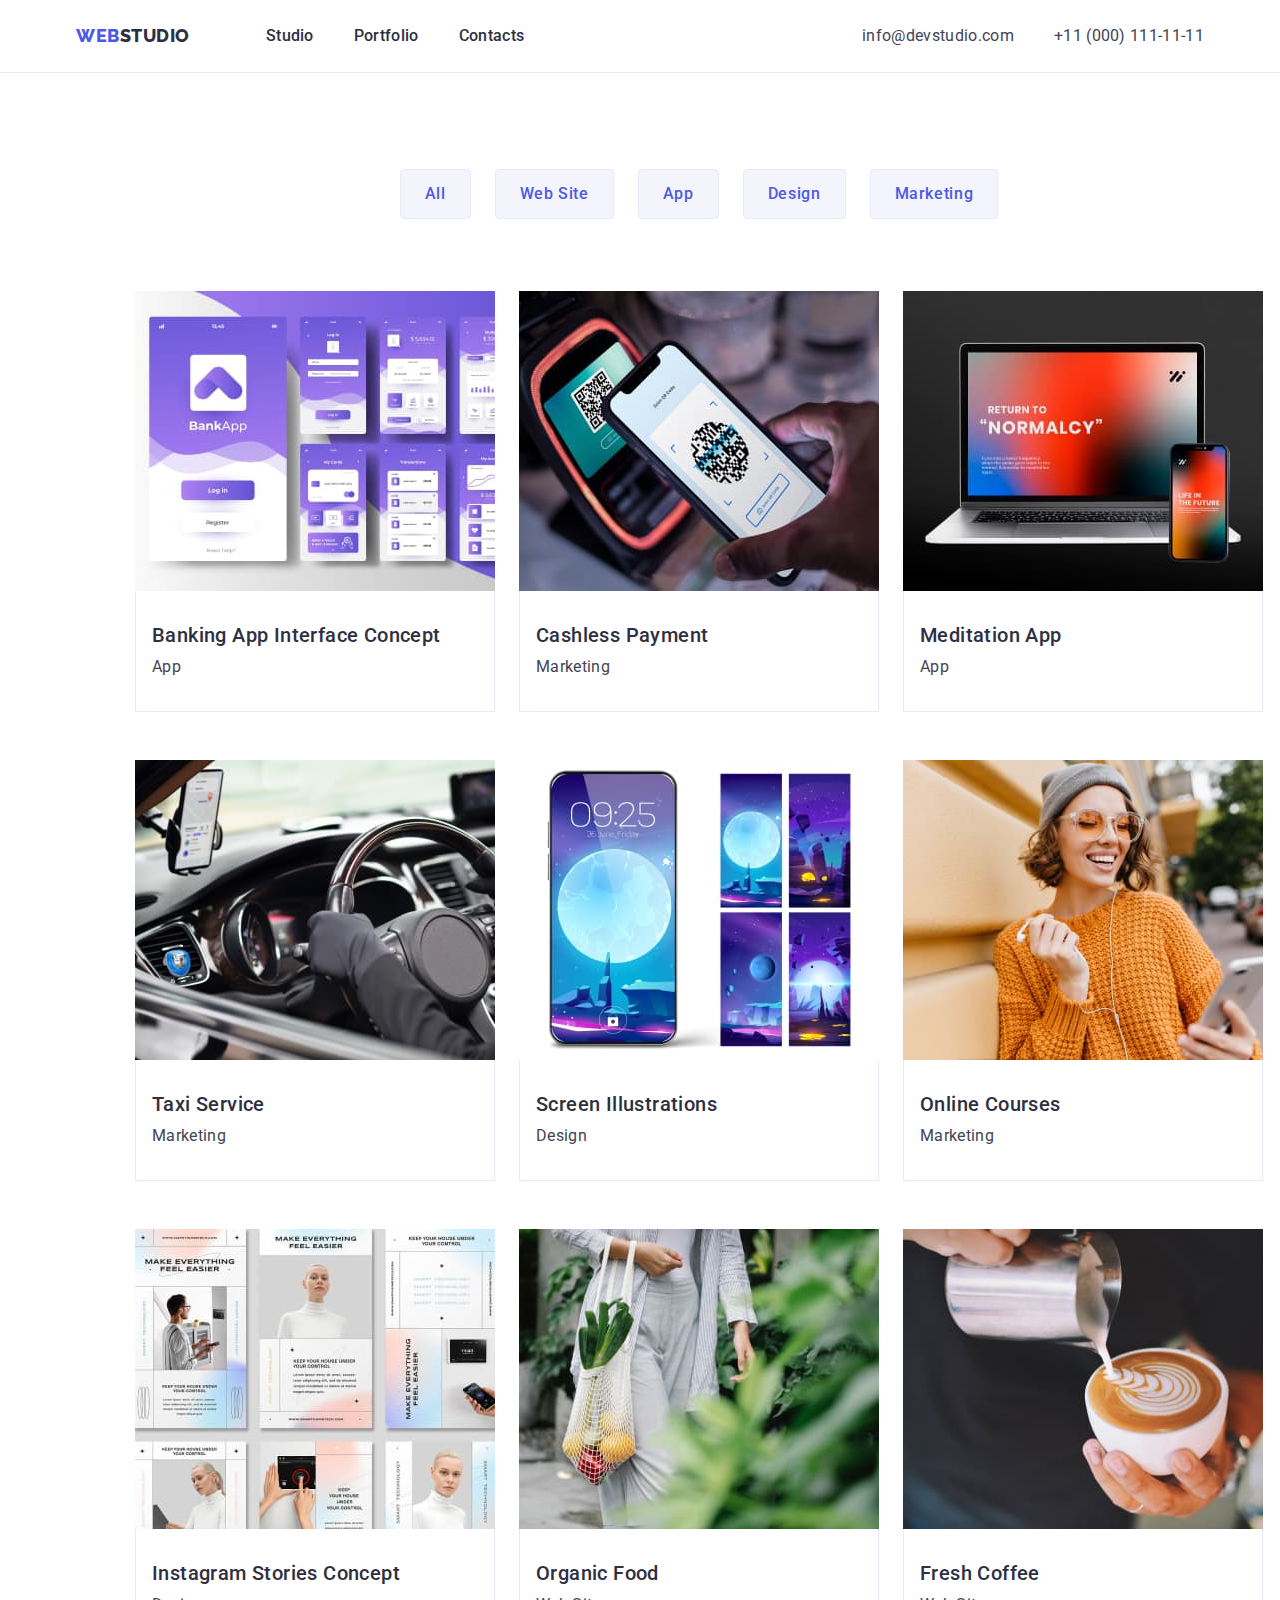
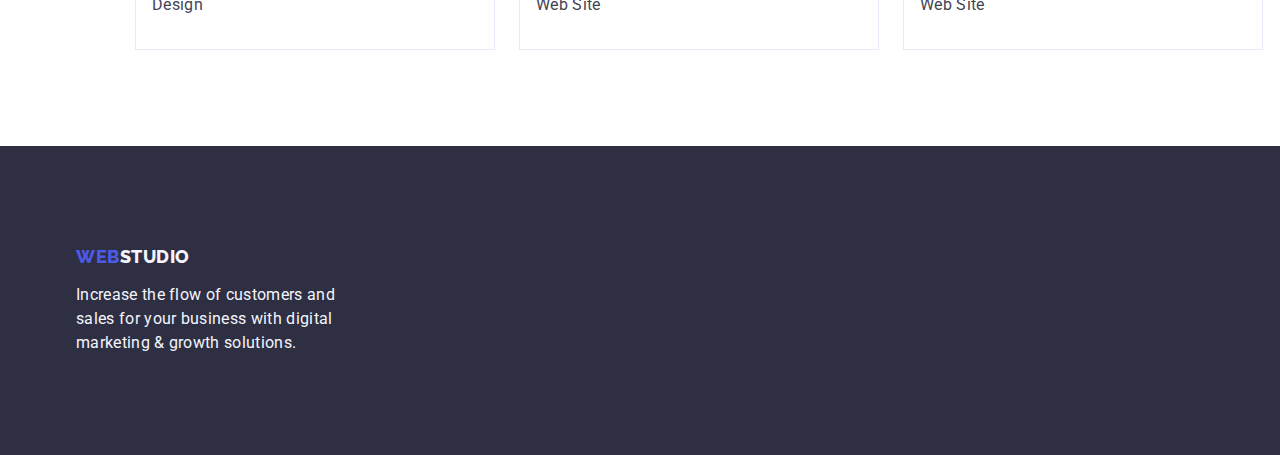
==== portfolio.html @ 9ee05336 "Initial commit" ====
<!DOCTYPE html>
<html lang="en">
<head>
    <meta charset="UTF-8">
    <meta http-equiv="X-UA-Compatible" content="IE=edge">
    <meta name="viewport" content="width=device-width, initial-scale=1.0">
    <title>Document</title>
    <link rel="stylesheet" href="https://cdnjs.cloudflare.com/ajax/libs/modern-normalize/1.0.0/modern-normalize.min.css">
    <link rel="preconnect" href="https://fonts.googleapis.com">
    <link rel="preconnect" href="https://fonts.gstatic.com" crossorigin>
    <link rel="stylesheet" href="https://fonts.googleapis.com/css2?family=Raleway:wght@700;800&family=Roboto:wght@400;500&display=swap">
    <link rel="stylesheet" href="./css/styles.css">
</head>
<body>
    <header class="header">
        <div class="box container">
            <nav class="nav-contacts">
            <a href="./index.html" class="logo-link link">Web<span class="dark-logo">Studio</span></a>
            <ul class="contacts-list list">
                <li class="nav-item link"><a href="./index.html" class="contact-link link">Studio</a></li>
                <li class="nav-item link"><a href="./portfolio.html" class="contact-link link">Portfolio</a></li>
                <li class="nav-item link"><a href="" class="contact-link link">Contacts</a></li>
            </ul>
        </nav>
        <address class="header-contacts">
            <ul class="mail-list list">
                <li class="contacts-item">
                    <a href="mailto:info@devstudio.com" class="contacts-link link">info@devstudio.com</a>
                </li>
                <li class="contacs-item">
                    <a href="tel:+110001111111" class="contacts-link link">+11 (000) 111-11-11</a>
                </li>
            </ul>
        </address>
        </div>
    </header>
        <main class="main">
            <!-- section -->
            <section class="section">
                <div class="container">
                    <h1 hidden>Filters</h1>
            <ul class="button-list list">
                <li><button type="button" class="portfolio-button">All</button></li>
                <li><button type="button" class="portfolio-button">Web Site</button></li>
                <li><button type="button" class="portfolio-button">App</button></li>
                <li><button type="button" class="portfolio-button">Design</button></li>
                <li><button type="button" class="portfolio-button">Marketing</button></li>
            </ul>
                <ul class="card-list list">
                    <li class="card">
                        <a href="" class="link" >
                            <img src="./images/img-4.jpg" alt="image1" width="360">
                            <div class="box-image">
                                <h2 class="caption">Banking App Interface Concept</h2>
                                <p class="text">App</p>
                            </div>
                        </a>
                    </li>
                    <li class="card">
                        <a href="" class="link">
                            <img src="./images/img-3-3.jpg" alt="image2" width="360">
                            <div class="box-image">
                                <h2 class="caption">Cashless Payment</h2>
                                <p class="text">Marketing</p>
                            </div>
                        </a>
                    </li>
                    <li class="card">
                        <a href="" class="link">
                            <img src="./images/img-4-3.jpg" alt="image3" width="360">
                            <div class="box-image">
                                <h2 class="caption">Meditation App</h2>
                                <P class="text">App</P>
                            </div>
                        </a>
                    </li>
                    <li class="card">
                        <a href="" class="link">
                            <img src="./images/img-5-2.jpg" alt="image2" width="360">
                            <div class="box-image">
                                <h2 class="caption">Taxi Service</h2>
                                <p class="text">Marketing</p> 
                            </div>
                        </a>
                    </li>
                    <li class="card">
                        <a href="" class="link">
                            <img src="./images/img-6-2.jpg" alt="image5" width="360">
                            <div class="box-image">
                                <h2 class="caption">Screen Illustrations</h2>
                                <p class="text">Design</p>
                            </div>
                        </a>
                    </li>
                    <li class="card">
                        <a href="" class="link">
                            <img src="./images/img-7-2.jpg" alt="image6" width="360">
                            <div class="box-image">
                                <h2 class="caption">Online Courses</h2>
                                <p class="text">Marketing</p>
                            </div>
                        </a>                
                    </li>
                    <li class="card">
                        <a href="" class="link">
                            <img src="./images/img-8-2.jpg" alt="image7" width="360">
                            <div class="box-image">
                                <h2 class="caption">Instagram Stories Concept</h2>
                                <p class="text">Design</p>
                            </div>
                        </a>
                    </li>
                    <li class="card">
                        <a href="" class="link">
                            <img src="./images/img-9-2.jpg" alt="image8" width="360">
                            <div class="box-image">
                                <h2 class="caption">Organic Food</h2>
                                <p class="text">Web Site</p>
                            </div>
                        </a>
                    </li>
                    <li class="card">
                        <a href="" class="link">
                            <img src="./images/img-10-2.jpg" alt="image9" width="360">
                            <div class="box-image">
                                <h2 class="caption">Fresh Coffee</h2>
                                <p class="text">Web Site</p>
                            </div>
                        </a>
                    </li>
                </ul>
            </div>
            </section>
        </main>
        <footer class="footer">
            <div class="container">
                <a href="./index.html" class="footer-logo link">Web<span class="light-logo">Studio</span></a>
                <p class="text-footer">
                Increase the flow of customers and sales for your business with digital marketing & growth solutions.
            </p>
        </div>
        </footer>
</body>
</html>
---- css/styles.css ----
*,
*::before,
*::after{
    box-sizing: border-box;
}

.header{
    display: flex;
    align-items: center;
    justify-content: space-between;
    border-bottom: 1px solid var(--bottom-color);
}
.header-contacts{
    font-style: normal;
}
.box{
    display: flex;
    align-items: center;
}
.container{
    width: 1158px;
    margin: auto;
    padding: 0 15px;
}
.nav-contacts{
    display: flex;
    align-items: center;
    margin-right: auto;
}
.contacts-list{
    display: flex;
    gap: 40px;
}
.mail-list{
    display: flex;
    gap: 40px;
}
body{
    font-family: "Roboto",sans-serif;
    font-size: 16px;
    color: var(--base-text-color);
    background-color: var(--primary-text-color);
}
:root{
    --primary-text-color: #ffffff;
    --title-text-color: #2e2f42;
    --accent-color: #4d5ae5;
    --base-text-color: #434455;
    --bth-hover-color: #404bbf;
    --bth-secondary-color: #e7e9fc;
    --second-white-text: #f4f4fd;
    --bottom-color: #e7e9fc;
}
h1,h2,h3,h4,h5,h6,p,ul{
    margin: 0;
}
.section-first{
    background: var(--title-text-color);
    padding: 188px 0;
}
.section-second{
    padding: 120px 0;
}
.text-list{
    display: flex;
    gap: 24px;
}
.item-text{
    width: calc((100% - 72px) / 4);
}
.section-third{
    padding-bottom: 120px;
}
.phone-list{
    display: flex;
    gap: 24px;
}
.item-fase{
    flex-basis: calc((100% - 48px) / 3);
}
.section-fourth{
    padding: 120px 0;
    background-color: var(--second-white-text);
}
.fase-list{
    display: flex;
    gap: 24px;
}
.item-man{
    flex-basis: calc((100% - 3 * 24px) / 4);
    background-color: var(--primary-text-color);
}
.holder{
    padding: 32px 16px;
    text-align: center;
    border-radius: 0px 0px 4px 4px;
}
.logo-link{
    font-family: "Raleway",sans-serif;
    font-weight: 800;
    font-size: 18px; 
    line-height: 1.17;
    letter-spacing: 0.03em;
    text-transform: uppercase;
    color: var(--accent-color);
    margin-right: 76px;
}
.dark-logo{
    color: var(--title-text-color);
}
.light-logo{
    color: var(--second-white-text);
}
.link{
    text-decoration: none;
}
.list{
    list-style: none;
    margin: 0;
    padding: 0;
}
.contact-link{
font-weight: 500;
font-size: 16px;
letter-spacing: 0.02em;
line-height: 1.5;
color: var(--title-text-color);
padding: 24px 0;
display: block;
}
.contacts-link {
    font-size: 16px;
    line-height: 1.5;
    letter-spacing: 0.02em;
    color: var(--base-text-color);
}
.contact-link:hover,.contact-link:focus{
    color: var(--bth-hover-color);
}
.contacts-link:hover,.contacts-link:focus{
    color: var(--bth-hover-color);
}
.title {
    font-size: 56px;
    line-height:1.07;
    letter-spacing: 0.02em;
    color: var(--primary-text-color);
    text-align: center;
    max-width: 496px;
    margin: 0 auto 48px;
}
.button{
   font-family: "Roboto",sans-serif;
   background-color: var(--accent-color);
   font-weight: 500;
   font-size: 16px;
   line-height: 1.5;
   letter-spacing: 0.04em;
   color: var(--primary-text-color);
   cursor: pointer;
   display: block;
   min-width: 169px;
   height: 56px;
   border: none;
   border-radius: 4px;
   margin: 0 auto;
}
.button:hover,.button:focus{
   background-color: var(--bth-hover-color);
}
.caption{
        font-weight: 500;
        font-size: 20px;
        line-height: 1.2;
        letter-spacing: 0.02em;
        color: var(--title-text-color);
        margin-bottom: 8px;
}
.text{
        font-size: 16px;
        line-height: 1.5;
        letter-spacing: 0.02em;
        color: var(--base-text-color);
}
.subject{
        font-weight: 700;
        font-size: 36px;
        line-height: 1.11;
        text-align: center;
        letter-spacing: 0.02em;
        text-transform: capitalize;
        color: var(--title-text-color);
        margin-bottom: 72px;
}
.footer{
    background-color: var(--title-text-color);
    padding: 100px 0;
}
.text-footer {
    font-style: 16px;
    line-height: 1.5;
    letter-spacing: 0.02em;
    color: var(--second-white-text);
    max-width: 264px;
}
.footer-logo{
    font-family: "Raleway", sans-serif;
    font-weight: 800;
    font-size: 18px;
    line-height: 1.17;
    letter-spacing: 0.03em;
    text-transform: uppercase;
    color: var(--accent-color);
    margin-right: 76px;
    display: inline-block;
    margin-bottom: 16px;
}
/* portfolio */
.portfolio-button{
    font-family: inherit;
    font-weight: 500;
    font-size: 16px;
    line-height: 1.5;
    letter-spacing: 0.04em;
    cursor: pointer;
    color: var(--accent-color);
    background-color: var(--second-white-text);
    border: 1px solid var(--bottom-color);
}
.portfolio-button:hover,.portfolio-button:focus{
    color: var(--primary-text-color);
    background-color: var(--bth-hover-color);
    border: 1px solid transparent;
}
.section{
    padding: 96px 120px;
}
.button-list{
    display: flex;
    justify-content: center;
    gap: 24px;
    margin-bottom: 72px;
}
.portfolio-button{
    padding: 12px 24px;
    border-radius: 4px;
}
.card-list{
    display: flex;
    flex-wrap: wrap;
    column-gap: 24px;
    row-gap: 48px;
}
.card{
    width: calc((100% - 48px) / 3);
}
.box-image{
    padding: 32px 16px;
    border: 1px solid var(--bottom-color);
    border-top: none;
}
img{
    display: block;
}
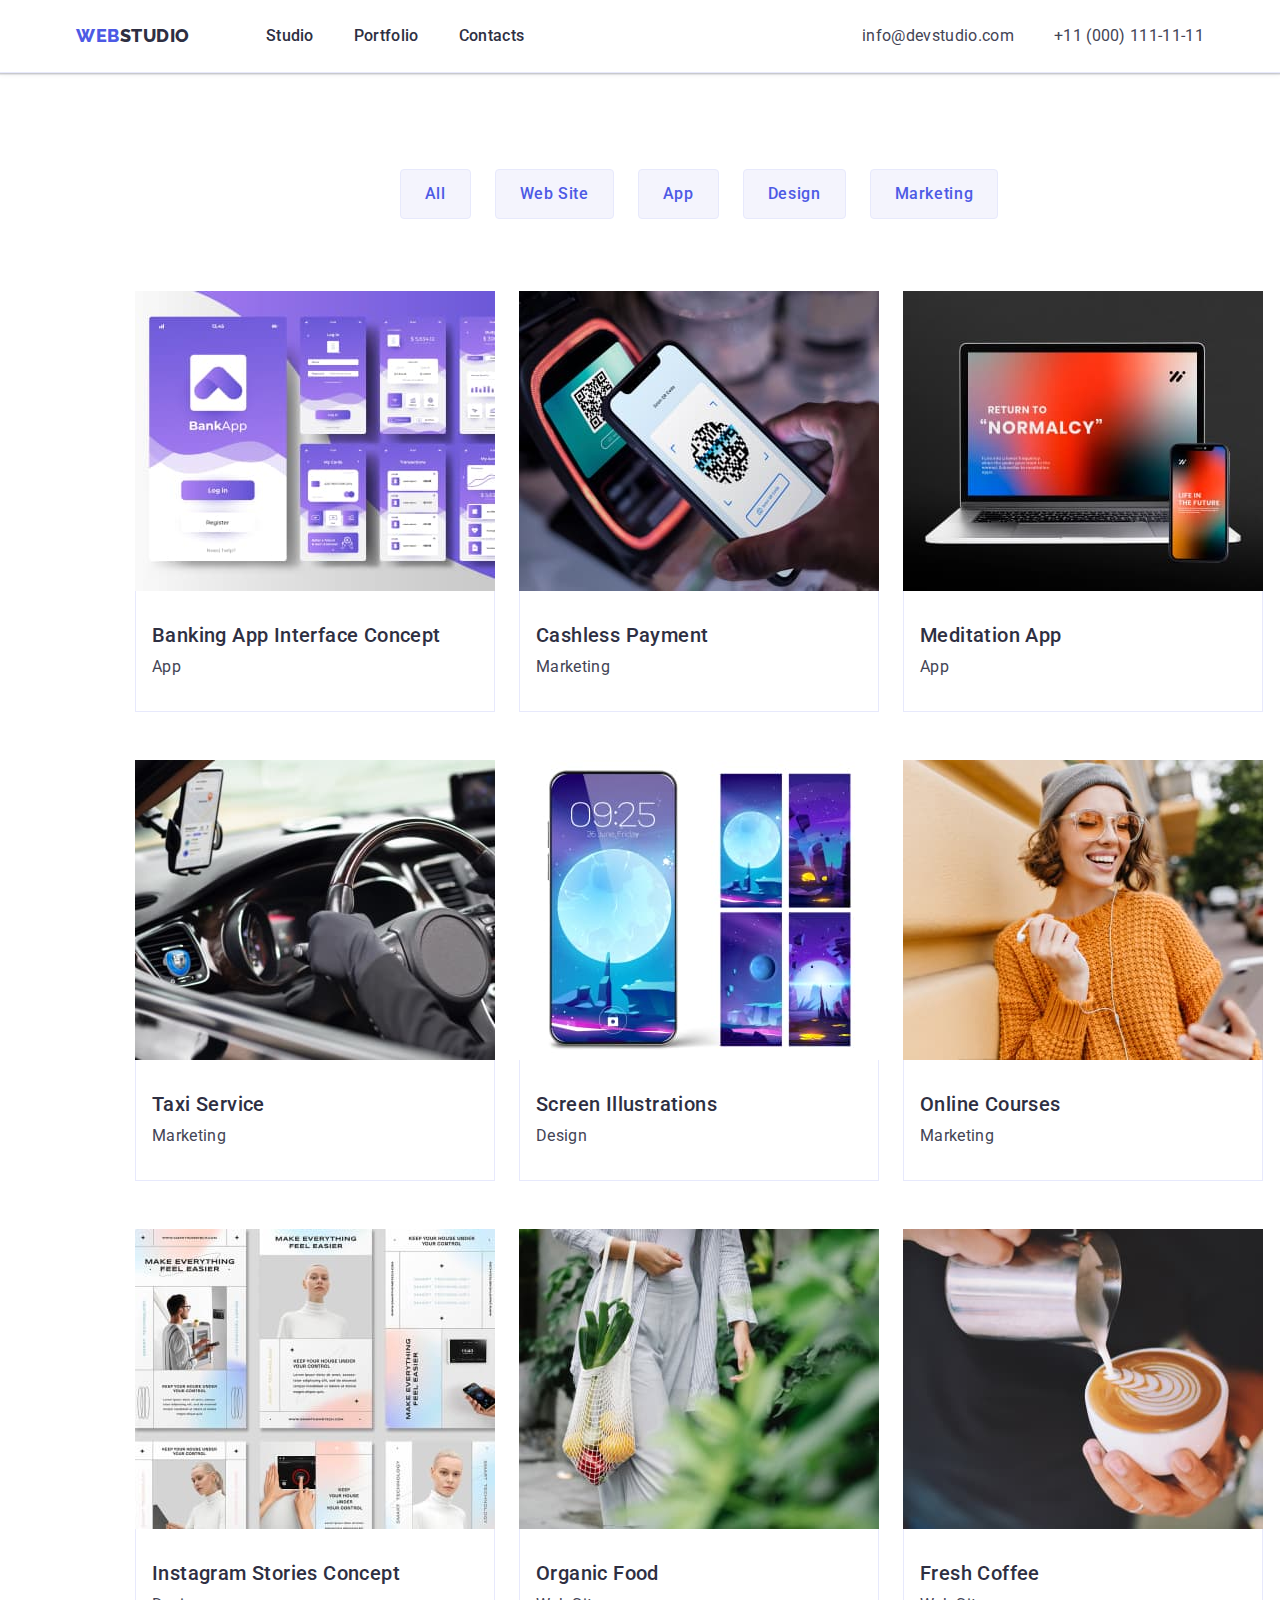
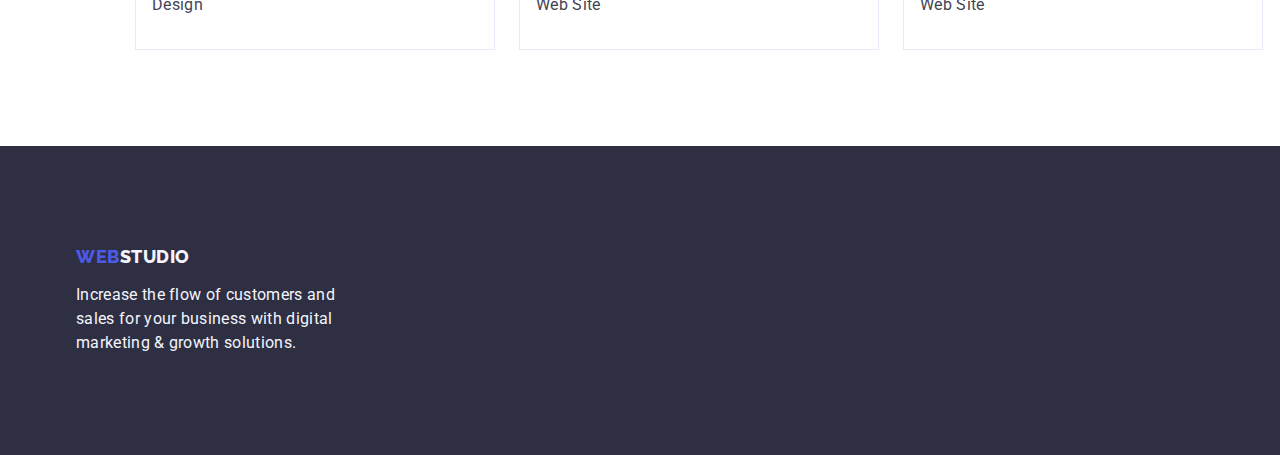
==== commit 4799ed63: "Update portfolio.html" ====
--- a/portfolio.html
+++ b/portfolio.html
@@ -38,7 +38,7 @@
             <!-- section -->
             <section class="section">
                 <div class="container">
-                    <h1 hidden>Filters</h1>
+                    <h1 hidden class="visually-hidden">Filters</h1>
             <ul class="button-list list">
                 <li><button type="button" class="portfolio-button">All</button></li>
                 <li><button type="button" class="portfolio-button">Web Site</button></li>
@@ -48,7 +48,7 @@
             </ul>
                 <ul class="card-list list">
                     <li class="card">
-                        <a href="" class="link" >
+                        <a href="" class="card-link link" >
                             <img src="./images/img-4.jpg" alt="image1" width="360">
                             <div class="box-image">
                                 <h2 class="caption">Banking App Interface Concept</h2>
@@ -57,7 +57,7 @@
                         </a>
                     </li>
                     <li class="card">
-                        <a href="" class="link">
+                        <a href="" class="card-link link" >
                             <img src="./images/img-3-3.jpg" alt="image2" width="360">
                             <div class="box-image">
                                 <h2 class="caption">Cashless Payment</h2>
@@ -66,7 +66,7 @@
                         </a>
                     </li>
                     <li class="card">
-                        <a href="" class="link">
+                        <a href="" class="card-link link">
                             <img src="./images/img-4-3.jpg" alt="image3" width="360">
                             <div class="box-image">
                                 <h2 class="caption">Meditation App</h2>
@@ -75,7 +75,7 @@
                         </a>
                     </li>
                     <li class="card">
-                        <a href="" class="link">
+                        <a href="" class="card-link link">
                             <img src="./images/img-5-2.jpg" alt="image2" width="360">
                             <div class="box-image">
                                 <h2 class="caption">Taxi Service</h2>
@@ -84,7 +84,7 @@
                         </a>
                     </li>
                     <li class="card">
-                        <a href="" class="link">
+                        <a href="" class="card-link link">
                             <img src="./images/img-6-2.jpg" alt="image5" width="360">
                             <div class="box-image">
                                 <h2 class="caption">Screen Illustrations</h2>
@@ -93,7 +93,7 @@
                         </a>
                     </li>
                     <li class="card">
-                        <a href="" class="link">
+                        <a href="" class="card-link link">
                             <img src="./images/img-7-2.jpg" alt="image6" width="360">
                             <div class="box-image">
                                 <h2 class="caption">Online Courses</h2>
@@ -102,7 +102,7 @@
                         </a>                
                     </li>
                     <li class="card">
-                        <a href="" class="link">
+                        <a href="" class="card-link link">
                             <img src="./images/img-8-2.jpg" alt="image7" width="360">
                             <div class="box-image">
                                 <h2 class="caption">Instagram Stories Concept</h2>
@@ -111,7 +111,7 @@
                         </a>
                     </li>
                     <li class="card">
-                        <a href="" class="link">
+                        <a href="" class="card-link link">
                             <img src="./images/img-9-2.jpg" alt="image8" width="360">
                             <div class="box-image">
                                 <h2 class="caption">Organic Food</h2>
@@ -120,7 +120,7 @@
                         </a>
                     </li>
                     <li class="card">
-                        <a href="" class="link">
+                        <a href="" class="card-link link">
                             <img src="./images/img-10-2.jpg" alt="image9" width="360">
                             <div class="box-image">
                                 <h2 class="caption">Fresh Coffee</h2>
--- a/css/styles.css
+++ b/css/styles.css
@@ -9,6 +9,9 @@
     align-items: center;
     justify-content: space-between;
     border-bottom: 1px solid var(--bottom-color);
+    box-shadow: 0px 2px 1px rgba(46, 47, 66, 0.08),
+    0px 1px 1px rgba(46, 47, 66, 0.16),
+    0px 1px 6px rgba(46, 47, 66, 0.08);
 }
 .header-contacts{
     font-style: normal;
@@ -51,12 +54,35 @@
     --second-white-text: #f4f4fd;
     --bottom-color: #e7e9fc;
 }
+.visually-hidden {
+    position: absolute;
+    width: 1px;
+    height: 1px;
+    margin: -1px;
+    border: 0;
+    padding: 0;
+
+    white-space: nowrap;
+    clip-path: inset(100%);
+    clip: rect(0 0 0 0);
+    overflow: hidden;
+}
 h1,h2,h3,h4,h5,h6,p,ul{
     margin: 0;
 }
 .section-first{
     background: var(--title-text-color);
-    padding: 188px 0;
+    padding-top: 188px;
+    padding-bottom: 188px;
+    background-image: linear-gradient(rgba(46, 47, 66, 0.7)),
+     url("../images/hero\ image-2.jpg");
+    background-repeat: no-repeat;
+    background-position: center;
+    background-size: cover;
+    max-width: 1440px;
+    height: 600px;
+    margin-left: auto;
+    margin-right: auto;
 }
 .section-second{
     padding: 120px 0;
@@ -67,6 +93,42 @@
 }
 .item-text{
     width: calc((100% - 72px) / 4);
+}
+.icon-strategy::before{
+    display: block;
+        content: "";
+        height: 112px;
+        background-image: url();
+        background-repeat: no-repeat;
+        background-position: center;
+        background-color: var(--second-white-text);
+}
+.icon-punctuality::before{
+    display: block;
+        content: "";
+        height: 112px;
+        background-image: url();
+        background-repeat: no-repeat;
+        background-position: center;
+        background-color: var(--second-white-text);
+}
+.icon-diligence::before{
+    display: block;
+        content: "";
+        height: 112px;
+        background-image: url();
+        background-repeat: no-repeat;
+        background-position: center;
+        background-color: var(--second-white-text);
+}
+.icon-technologies::before{
+    display: block;
+        content: "";
+        height: 112px;
+        background-image: url();
+        background-repeat: no-repeat;
+        background-position: center;
+        background-color: var(--second-white-text);
 }
 .section-third{
     padding-bottom: 120px;
@@ -231,6 +293,9 @@
     color: var(--primary-text-color);
     background-color: var(--bth-hover-color);
     border: 1px solid transparent;
+    box-shadow: 0px 3px 1px rgba(0, 0, 0, 0.1),
+    0px 2px 1px rgba(0, 0, 0, 0.08),
+    0px 2px 2px rgba(0, 0, 0, 0.12);;
 }
 .section{
     padding: 96px 120px;
@@ -253,6 +318,14 @@
 }
 .card{
     width: calc((100% - 48px) / 3);
+}
+.card-link{
+    display: block;
+}
+.card-link:hover,.card-link:focus{
+    box-shadow: 0px 1px 6px rgba(46, 47, 66, 0.08),
+    0px 1px 1px rgba(46, 47, 66, 0.16),
+    0px 2px 1px rgba(46, 47, 66, 0.08);;
 }
 .box-image{
     padding: 32px 16px;
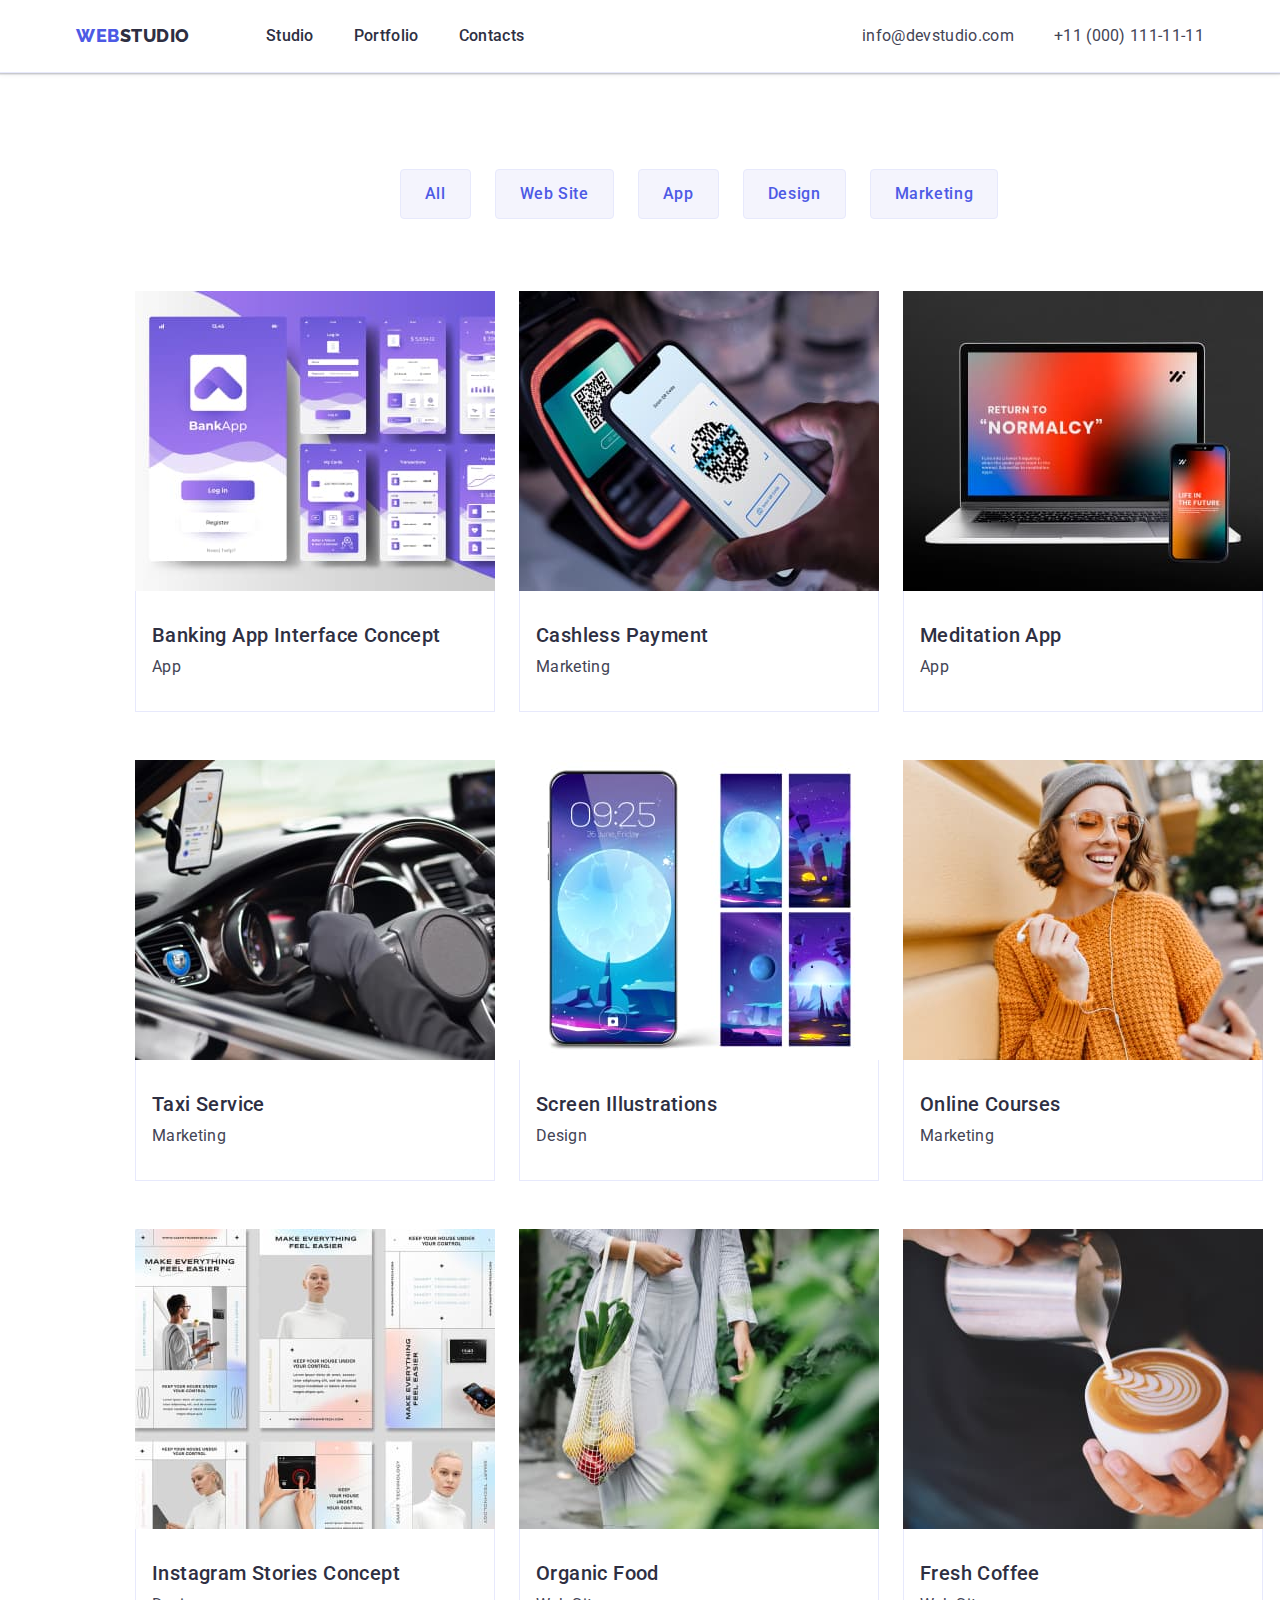
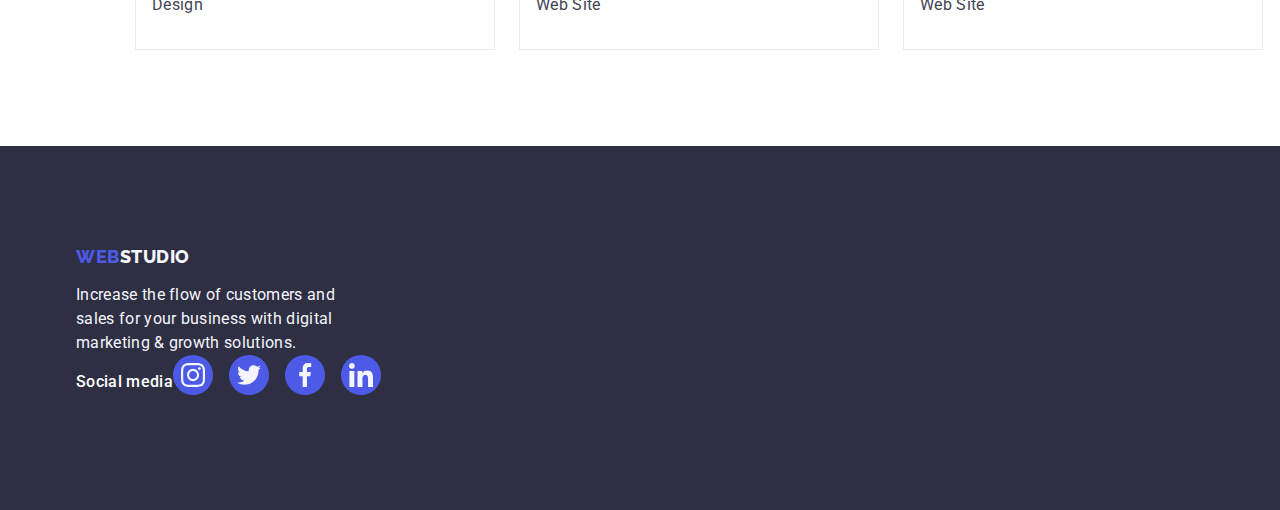
==== commit 410c4917: "Update portfolio.html" ====
--- a/portfolio.html
+++ b/portfolio.html
@@ -136,8 +136,41 @@
             <div class="container">
                 <a href="./index.html" class="footer-logo link">Web<span class="light-logo">Studio</span></a>
                 <p class="text-footer">
-                Increase the flow of customers and sales for your business with digital marketing & growth solutions.
-            </p>
+                    Increase the flow of customers and sales for your business with digital marketing & growth solutions.
+                </p>
+            <div class="footer-box">
+                <p class="icon-text">Social media</p>
+                <ul class="logo-list list">
+                    <li class="logo-item">
+                        <a class="logo-pic">
+                            <svg width="24" height="24" class="logo-image">
+                                <use href="./images/icon.svg#icon-instagram-2-3"></use>
+                            </svg>
+                        </a>
+                    </li>
+                    <li class="logo-item">
+                        <a class="logo-pic">
+                            <svg width="24" height="24" class="logo-image">
+                                <use href="./images/icon.svg#icon-twitter-1-3"></use>
+                            </svg>
+                        </a>
+                    </li>
+                    <li class="logo-item">
+                        <a class="logo-pic">
+                            <svg width="24" height="24" class="logo-image">
+                                <use href="./images/icon.svg#icon-facebook-1-3"></use>
+                            </svg>
+                        </a>
+                    </li>
+                    <li class="logo-item">
+                        <a class="logo-pic">
+                            <svg width="24" height="24" class="logo-image">
+                                <use href="./images/icon.svg#icon-linkedin-1-3"></use>
+                            </svg>
+                        </a>
+                    </li>
+                </ul>
+            </div>
         </div>
         </footer>
 </body>
--- a/css/styles.css
+++ b/css/styles.css
@@ -3,7 +3,6 @@
 *::after{
     box-sizing: border-box;
 }
-
 .header{
     display: flex;
     align-items: center;
@@ -53,6 +52,7 @@
     --bth-secondary-color: #e7e9fc;
     --second-white-text: #f4f4fd;
     --bottom-color: #e7e9fc;
+    --icon-color: #afb1b8;
 }
 .visually-hidden {
     position: absolute;
@@ -74,8 +74,8 @@
     background: var(--title-text-color);
     padding-top: 188px;
     padding-bottom: 188px;
-    background-image: linear-gradient(rgba(46, 47, 66, 0.7)),
-     url("../images/hero\ image-2.jpg");
+    background-image: linear-gradient(rgba(46, 47, 66, 0.7), rgba(46, 47, 66, 0.7)),
+     url("../images/people-office\ 1-2.jpg");
     background-repeat: no-repeat;
     background-position: center;
     background-size: cover;
@@ -87,48 +87,21 @@
 .section-second{
     padding: 120px 0;
 }
+.text-icon{
+    display: flex;
+    align-items: center;
+    justify-content: center;
+    height: 112px;
+    background-color: var(--second-white-text);
+    border-radius: 4px;
+    margin-bottom: 8px;
+}
 .text-list{
     display: flex;
     gap: 24px;
 }
 .item-text{
     width: calc((100% - 72px) / 4);
-}
-.icon-strategy::before{
-    display: block;
-        content: "";
-        height: 112px;
-        background-image: url();
-        background-repeat: no-repeat;
-        background-position: center;
-        background-color: var(--second-white-text);
-}
-.icon-punctuality::before{
-    display: block;
-        content: "";
-        height: 112px;
-        background-image: url();
-        background-repeat: no-repeat;
-        background-position: center;
-        background-color: var(--second-white-text);
-}
-.icon-diligence::before{
-    display: block;
-        content: "";
-        height: 112px;
-        background-image: url();
-        background-repeat: no-repeat;
-        background-position: center;
-        background-color: var(--second-white-text);
-}
-.icon-technologies::before{
-    display: block;
-        content: "";
-        height: 112px;
-        background-image: url();
-        background-repeat: no-repeat;
-        background-position: center;
-        background-color: var(--second-white-text);
 }
 .section-third{
     padding-bottom: 120px;
@@ -144,6 +117,36 @@
     padding: 120px 0;
     background-color: var(--second-white-text);
 }
+.media-list{
+    display: flex;
+    justify-content: center;
+    gap: 24px;
+}
+.media-item{
+    width: 40px;
+    height: 40px;
+}
+.media-pic{
+    width: 100%;
+    height: 100%;
+    background-color: var(--accent-color);
+    border-radius: 50%;
+    display: flex;
+    align-items: center;
+    justify-content: center;
+}
+.media-pic:hover,.media-pic:focus{
+    background-color: var(--bth-hover-color);
+}
+.media-logo{
+    fill: var(--second-white-text);
+}
+.holder{
+    padding-top: 32px;
+    padding-bottom: 32px;
+    text-align: center;
+    border-radius: 0px 0px 4px 4px;
+}
 .fase-list{
     display: flex;
     gap: 24px;
@@ -151,11 +154,39 @@
 .item-man{
     flex-basis: calc((100% - 3 * 24px) / 4);
     background-color: var(--primary-text-color);
-}
-.holder{
-    padding: 32px 16px;
-    text-align: center;
+    box-shadow: 0px 1px 6px rgba(46, 47, 66, 0.08),
+    0px 1px 1px rgba(46, 47, 66, 0.16),
+    0px 2px 1px rgba(46, 47, 66, 0.08);
     border-radius: 0px 0px 4px 4px;
+}
+.section-fifth{
+    padding-top: 120px;
+    padding-bottom: 120px;
+}
+.icon-list{
+    display: flex;
+    gap: 24px;
+}
+.icon-item{
+    width: calc((100% - 120px) / 6);
+    height: 88px;
+}
+.icon-pic{
+    width: 100%;
+    height: 100%;
+    border: 1px solid #8e8f99;
+    border-radius: 4px;
+    display: flex;
+    align-items: center;
+    justify-content: center;
+    color: var(--icon-color);
+}
+.icon-color:hover,.icon-color:focus{
+    border-color: var(--bth-hover-color);
+    color: var(--bth-hover-color);
+}
+.icon-logo{
+    fill: currentColor;
 }
 .logo-link{
     font-family: "Raleway",sans-serif;
@@ -332,6 +363,42 @@
     border: 1px solid var(--bottom-color);
     border-top: none;
 }
+.footer-box{
+    display: flex;
+    align-items: baseline;
+    margin-right: 120px;
+}
+.icon-text{
+    font-weight: 500;
+    font-size: 16px;
+    line-height: 1.5;
+    letter-spacing: 0.02em;
+    color: var(--primary-text-color);
+    margin-bottom: 16px;
+}
+.logo-list{
+    display: flex;
+    gap: 16px;
+}
+.logo-item{
+    width: 40px;
+    height: 40px;
+}
+.logo-pic{
+    width: 100%;
+    height: 100%;
+    background-color: var(--accent-color);
+    border-radius: 50%;
+    display: flex;
+    align-items: center;
+    justify-content: center;
+}
+.logo-pic:hover,.logo-pic:focus{
+    background-color: #31d0aa
+}
+.logo-image{
+    fill: var(--second-white-text);
+}
 img{
     display: block;
 }
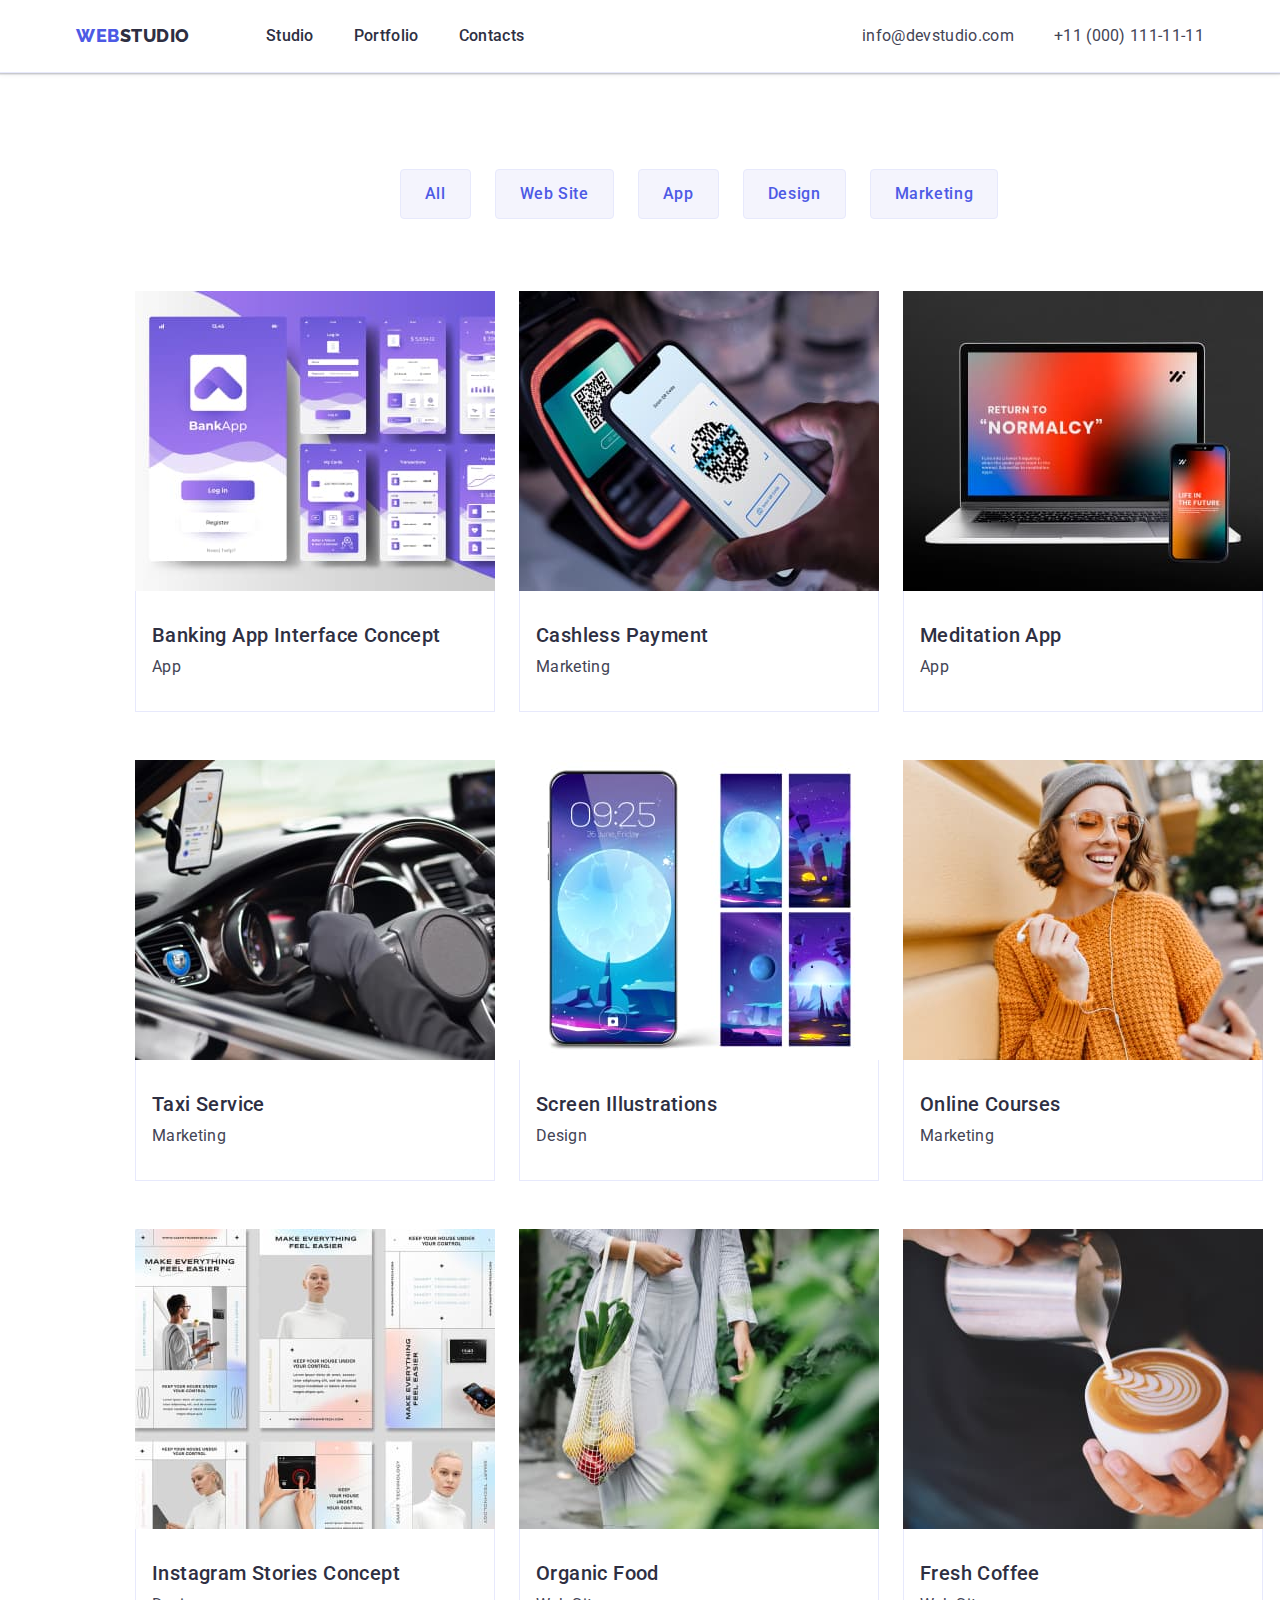
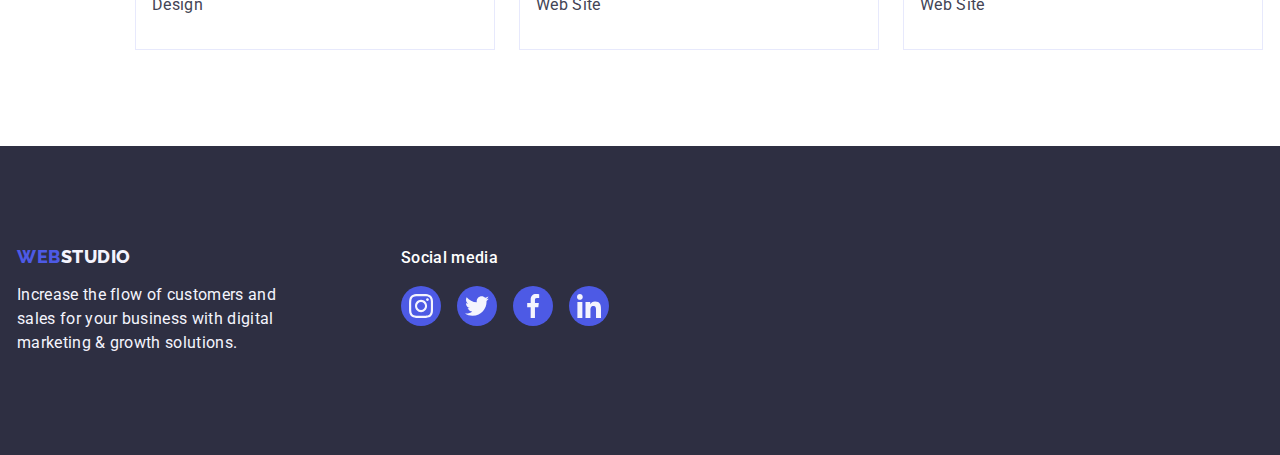
==== commit 16ba2bd5: "Update portfolio.html" ====
--- a/portfolio.html
+++ b/portfolio.html
@@ -133,45 +133,47 @@
             </section>
         </main>
         <footer class="footer">
-            <div class="container">
-                <a href="./index.html" class="footer-logo link">Web<span class="light-logo">Studio</span></a>
-                <p class="text-footer">
-                    Increase the flow of customers and sales for your business with digital marketing & growth solutions.
-                </p>
-            <div class="footer-box">
-                <p class="icon-text">Social media</p>
-                <ul class="logo-list list">
-                    <li class="logo-item">
-                        <a class="logo-pic">
-                            <svg width="24" height="24" class="logo-image">
-                                <use href="./images/icon.svg#icon-instagram-2-3"></use>
-                            </svg>
-                        </a>
-                    </li>
-                    <li class="logo-item">
-                        <a class="logo-pic">
-                            <svg width="24" height="24" class="logo-image">
-                                <use href="./images/icon.svg#icon-twitter-1-3"></use>
-                            </svg>
-                        </a>
-                    </li>
-                    <li class="logo-item">
-                        <a class="logo-pic">
-                            <svg width="24" height="24" class="logo-image">
-                                <use href="./images/icon.svg#icon-facebook-1-3"></use>
-                            </svg>
-                        </a>
-                    </li>
-                    <li class="logo-item">
-                        <a class="logo-pic">
-                            <svg width="24" height="24" class="logo-image">
-                                <use href="./images/icon.svg#icon-linkedin-1-3"></use>
-                            </svg>
-                        </a>
-                    </li>
-                </ul>
+            <div class="footer-box container">
+                <div class="footer-container">
+                    <a href="./index.html" class="footer-logo link">Web<span class="light-logo">Studio</span></a>
+                    <p class="text-footer">
+                        Increase the flow of customers and sales for your business with digital marketing & growth solutions.
+                    </p>
+                </div>
+                <div class="footer-holder">
+                    <p class="icon-text">Social media</p>
+                    <ul class="logo-list list">
+                        <li class="logo-item">
+                            <a class="logo-pic">
+                                <svg width="24" height="24" class="logo-image">
+                                    <use href="./images/icon.svg#icon-instagram-2-3"></use>
+                                </svg>
+                            </a>
+                        </li>
+                        <li class="logo-item">
+                            <a class="logo-pic">
+                                <svg width="24" height="24" class="logo-image">
+                                    <use href="./images/icon.svg#icon-twitter-1-3"></use>
+                                </svg>
+                            </a>
+                        </li>
+                        <li class="logo-item">
+                            <a class="logo-pic">
+                                <svg width="24" height="24" class="logo-image">
+                                    <use href="./images/icon.svg#icon-facebook-1-3"></use>
+                                </svg>
+                            </a>
+                        </li>
+                        <li class="logo-item">
+                            <a class="logo-pic">
+                                <svg width="24" height="24" class="logo-image">
+                                    <use href="./images/icon.svg#icon-linkedin-1-3"></use>
+                                </svg>
+                            </a>
+                        </li>
+                    </ul>
+                </div>
             </div>
-        </div>
         </footer>
 </body>
 </html>--- a/css/styles.css
+++ b/css/styles.css
@@ -75,7 +75,7 @@
     padding-top: 188px;
     padding-bottom: 188px;
     background-image: linear-gradient(rgba(46, 47, 66, 0.7), rgba(46, 47, 66, 0.7)),
-     url("../images/people-office\ 1-2.jpg");
+     url("../images/people-office.jpg");
     background-repeat: no-repeat;
     background-position: center;
     background-size: cover;
@@ -135,7 +135,10 @@
     align-items: center;
     justify-content: center;
 }
-.media-pic:hover,.media-pic:focus{
+.media-pic:hover{
+    background-color: var(--bth-hover-color);
+}
+.media-pic:focus{
     background-color: var(--bth-hover-color);
 }
 .media-logo{
@@ -181,7 +184,11 @@
     justify-content: center;
     color: var(--icon-color);
 }
-.icon-color:hover,.icon-color:focus{
+.icon-pic:hover{
+    border-color: var(--bth-hover-color);
+    color: var(--bth-hover-color);
+}
+.icon-pic:focus{
     border-color: var(--bth-hover-color);
     color: var(--bth-hover-color);
 }
@@ -278,7 +285,7 @@
 .subject{
         font-weight: 700;
         font-size: 36px;
-        line-height: 1.11;
+        line-height: 1.1;
         text-align: center;
         letter-spacing: 0.02em;
         text-transform: capitalize;
@@ -368,6 +375,9 @@
     align-items: baseline;
     margin-right: 120px;
 }
+.footer-holder{
+    margin-left: 120px;
+}
 .icon-text{
     font-weight: 500;
     font-size: 16px;
